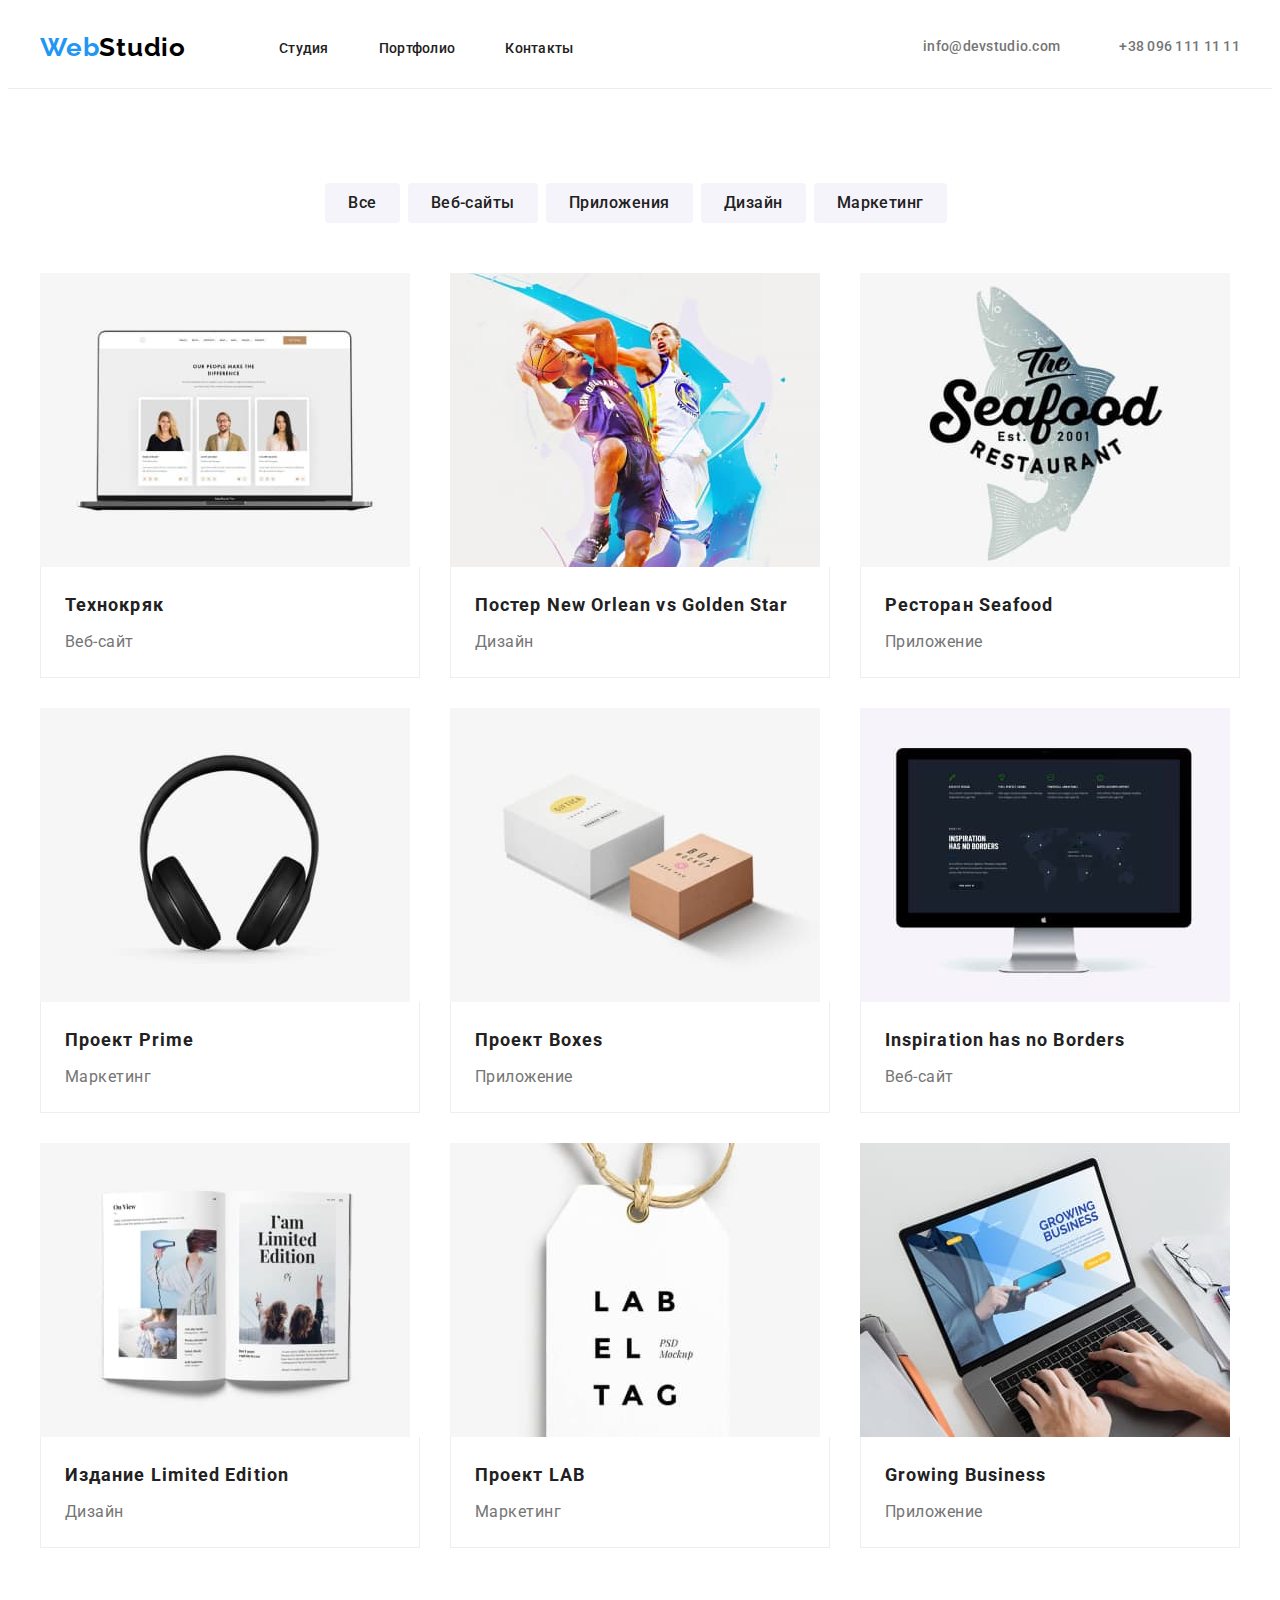
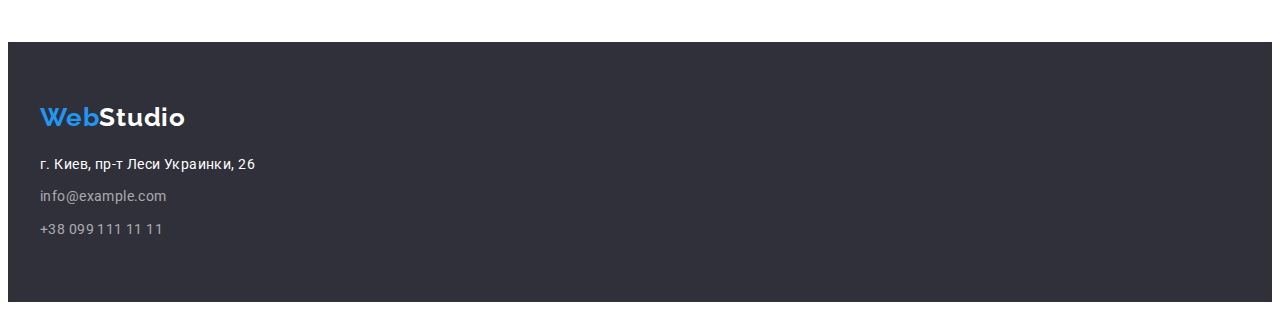
==== portfolio.html @ b3318d97 "step1" ====
<!DOCTYPE html>
<html lang="ru">
<head>
    <meta charset="UTF-8">
    <meta http-equiv="X-UA-Compatible" content="IE=edge">
    <meta name="viewport" content="width=device-width, initial-scale=1.0">
    <title>Document</title>
    <link rel="preconnect" href="https://fonts.googleapis.com">
    <link rel="preconnect" href="https://fonts.gstatic.com" crossorigin>
    <link href="https://fonts.googleapis.com/css2?family=Raleway:wght@700&family=Roboto:wght@400;500;700;900&display=swap" 
    rel="stylesheet">
    <link
      rel="stylesheet"
      href="https://cdnjs.cloudflare.com/ajax/libs/modern-normalize/1.1.0/modern-normalize.min.css"
      integrity="sha512-wpPYUAdjBVSE4KJnH1VR1HeZfpl1ub8YT/NKx4PuQ5NmX2tKuGu6U/JRp5y+Y8XG2tV+wKQpNHVUX03MfMFn9Q=="
      crossorigin="anonymous"
      referrerpolicy="no-referrer"
    />
    <link rel="stylesheet" href="./css/styles.css">
</head>
<body>
    <header class="header">
        <div class="container">
        <nav class="header-navigation">
            <a class="link logo" href="">
                <span class="first-logo">Web</span>Studio
            </a>
            <ul class="list header-list">
                <li class="header-item">
                    <a class="link header-link" href="./index.html">Студия</a></li>
                <li class="header-item">
                    <a class="link header-link" href="./portfolio.html">Портфолио</a></li>
                <li class="header-item">
                    <a class="link header-link" href="">Контакты</a></li>
            </ul>
        <div class="header-connect">
        <a class="link header-mail" href="mailto:info@devstudio.com">info@devstudio.com</a> 
        <a class="link header-tel" href="tel:+380961111111">+38 096 111 11 11</a>
        </div>
    </nav>
    </div>
    </header>
    <main class="gallery">
        <section class="section">
            <div class="container">
            <ul class="list buttom-list">
                <li class="gallery-buttom-item">
                    <button class="gallery-button gallery-btn" type="button">Все</button>
                </li>
                <li class="gallery-buttom-item">
                    <button class="gallery-button gallery-btn" type="button">Веб-сайты</button>
                </li>
                <li class="gallery-buttom-item">
                    <button class="gallery-button gallery-btn" type="button">Приложения</button>
                </li>
                <li class="gallery-buttom-item">
                    <button class="gallery-button gallery-btn" type="button">Дизайн</button>
                </li>
                <li class="gallery-buttom-item">
                    <button class="gallery-button gallery-btn" type="button">Маркетинг</button>
                </li>
            </ul>
            <ul class="gallery-list list">
                <li class="gallery-item">
                    <img
                        src="./images/portfolio1.jpg"
                        alt="робота1"
                        width="370"
                        height="294"
                    />
                    <div class="gallery-title-text">
                    <h2 class="gallery-title">Технокряк</h2>
                    <p class="gallery-text">Веб-сайт</p>
                    </div>
                </li>
                <li class="gallery-item">
                    <img 
                    src="./images/portfolio2.jpg"
                    alt="робота2"
                    width="370"
                    height="294"
                    />
                    <div class="gallery-title-text">
                    <h2 class="gallery-title">Постер <span lang="en">New Orlean vs Golden Star</span></h2>
                    <p class="gallery-text">Дизайн</p>
                    </div>
                </li>
                <li class="gallery-item">
                    <img 
                    src="./images/portfolio3.jpg" 
                    alt="робота3"
                    width="370"
                    height="294"
                    />
                    <div class="gallery-title-text">
                    <h2 class="gallery-title">Ресторан <span lang="en">Seafood</span></h2>
                    <p class="gallery-text">Приложение</p>
                    </div>
                </li>
                <li class="gallery-item">
                    <img 
                    src="./images/portfolio4.jpg" 
                    alt="робота4"
                    width="370"
                    height="294"
                    />
                    <div class="gallery-title-text">
                    <h2 class="gallery-title">Проект <span lang="en">Prime</span></h2>
                    <p class="gallery-text">Маркетинг</p>
                    </div>
                </li>
                <li class="gallery-item">
                    <img 
                    src="./images/portfolio5.jpg" 
                    alt="робота5"
                    width="370"
                    height="294"
                    />
                    <div class="gallery-title-text">
                    <h2 class="gallery-title">Проект <span lang="en">Boxes</span></h2>
                    <p class="gallery-text">Приложение</p>
                    </div>
                </li>
                <li class="gallery-item">
                    <img 
                    src="./images/portfolio6.jpg" 
                    alt="робота6"
                    width="370"
                    height="294"
                    />
                    <div class="gallery-title-text">
                    <h2 class="gallery-title" lang="en">Inspiration has no Borders</h2>
                    <p class="gallery-text">Веб-сайт</p>
                    </div>
                </li>
                <li class="gallery-item">
                    <img 
                    src="./images/portfolio7.jpg" 
                    alt="робота7"
                    width="370"
                    height="294"
                    />
                    <div class="gallery-title-text">
                    <h2 class="gallery-title">Издание <span lang="en">Limited Edition</span></h2>
                    <p class="gallery-text">Дизайн</p>
                    </div>
                </li class="gallery-item">
                <li class="gallery-item">
                    <img 
                    src="./images/portfolio8.jpg" 
                    alt=""робота8
                    width="370"
                    height="294"
                    />
                    <div class="gallery-title-text">
                    <h2 class="gallery-title">Проект <span lang="en">LAB</span></h2>
                    <p class="gallery-text">Маркетинг</p>
                    </div>
                </li>
                <li class="gallery-item">
                    <img 
                    src="./images/portfolio9.jpg" 
                    alt="робота9"
                    width="370"
                    height="294"
                    />
                    <div class="gallery-title-text">
                    <h2 class="gallery-title" lang="en">Growing Business</h2>
                    <p class="gallery-text">Приложение</p>
                    </div>
                </li>
            </ul>
              
        </section>
    </main>
    <footer class="footer">
        <div class="container footer-container">
        <a class="link footer-logo" href="">
            <span class="first-logo">Web</span><span class="">Studio</span>
        </a>
        <address class="contact-address">
            <ul class="contact-list list">
                <li class="contact-item">
                    <a 
                        class="contact-link link"
                        href="https://goo.gl/maps/CBitLUG9dkGeT7Bq6"
                        target="_blank"
                        rel="noopener noreferrer"
                    >   
                        г. Киев, пр-т Леси Украинки, 26
                    </a>
                </li>
                <li class="contact-item">
                    <a 
                    class="contact-online link" href="mailto:info@example.com">info@example.com</a>
                </li>
                <li class="contact-item">
                    <a class="contact-online link" href="tel:+380991111111">+38 099 111 11 11</a>
                </li>
            </ul>
        </address>
        </div>
    </footer>
</body>
</html>
---- css/styles.css ----
:root {
  --main-tittle-color: #ffffff;
  --second-tittle-color: #212121;
  --main-text-color: #757575;
  --second-text-color: #212121;
  --accent-text-color: #2196f3;
  --main-button-color: #ffffff;
  --second-button-color: #212121;
  --header-text-color: #212121;
  --connection-color: #757575;
  --first-logo-color: #2196f3;
  --second-logo-color: #000000;
  --footer-logo-color: #ffffff;
  --address-color: #ffffff;
  --contact-online: rgba(255, 255, 255, 0.6);
  --buttom-accent-color: #2196f3;
}

p,
h1,
h2,
h3,
h4,
h5,
h6 {
  margin: 0;
}

ul {
  margin: 0;
  padding: 0;
}

button {
  cursor: pointer;
}

img {
  display: block;
  max-width: 100%;
}

.container {
  width: 1200px;
  padding-left: 15px;
  padding-right: 15px;
  margin: 0 auto;
}

body {
  font-family: Roboto, sans-serif;
  color: #212121;
}

.list {
  list-style: none;
}

.link {
  text-decoration: none;
}

.button {
  font-family: inherit;
  font-weight: 700;
  font-size: 16px;
  letter-spacing: 0.06em;
  width: 200px;
  height: 50px;
  top: 430px;
  bottom: 200px;
  color: var(--main-button-color);
  background: #2196f3;
  box-shadow: 0px 4px 4px rgba(0, 0, 0, 0.15);
  border-radius: 4px;
}

.section {
  padding-top: 94px;
  padding-bottom: 94px;
}

/*---------------HEADER----------------*/

.header {
  padding-top: 24px;
  padding-bottom: 25px;
  border-bottom: 1px solid #ececec;
}

.header-container {
  display: flex;
  align-items: center;
}

.header-list {
  display: flex;
}

.header-navigation {
  display: flex;
  align-items: center;
}

.header-link {
  font-weight: 500;
  font-size: 14px;
  line-height: 1.14px;
  letter-spacing: 0.02em;
  color: var(--header-text-color);
}

.header-item:not(:last-child) {
  margin-right: 50px;
}

.header-mail {
  font-weight: 500;
  font-size: 14px;
  line-height: 1.14;
  letter-spacing: 0.02em;
  color: var(--connection-color);
  display: flex;
}

.mail {
  fill: currentColor;
  margin-right: 10px;
}

.header-tel {
  font-weight: 500;
  font-size: 14px;
  line-height: 1.14;
  letter-spacing: 0.02em;
  color: var(--connection-color);
  margin-left: 59px;
  display: flex;
}

.tel {
  fill: currentColor;
  margin-right: 10px;
}

.header-connect {
  margin-left: auto;
  display: flex;
}

.header-mail:hover,
.header-mail:focus,
.header-tel:hover,
.header-tel:focus {
  color: var(--accent-text-color);
}

/*Logo*/
.logo {
  font-family: Raleway, sans-serif;
  font-weight: 700;
  font-size: 26px;
  line-height: 1.19;
  letter-spacing: 0.03em;
  color: var(--second-logo-color);
  margin-right: 93px;
}

.first-logo {
  color: var(--first-logo-color);
}

.header-link:hover,
.header-link:focus {
  color: var(--accent-text-color);
}

/*---------------HERO----------------*/

.hero {
  max-width: 1600px;
  max-height: 600px;
  margin-left: auto;
  margin-right: auto;
  background-color: #2f303a;
  background-image: linear-gradient(
      rgba(47, 48, 58, 0.4),
      rgba(47, 48, 58, 0.4)
    ),
    url(../images/background.jpg);
  background-repeat: no-repeat;
  background-size: cover;
  background-position: center;
  padding-top: 200px;
  padding-bottom: 200px;
  text-align: center;
}

.hero-title {
  margin-top: 0;
  margin-bottom: 0;
  margin-right: auto;
  margin-left: auto;
  width: 696px;
  font-weight: 900;
  font-size: 44px;
  line-height: 1.36;
  text-align: center;
  letter-spacing: 0.06em;
  text-transform: uppercase;
  color: var(--main-tittle-color);
}

.hero-button {
  margin-top: 30px;
  align-items: center;
  text-align: center;
}

/*------------features----------------*/

.features {
  align-items: center;
  padding-top: 94px;
  padding-bottom: 0;
}

.features-container {
  display: flex;
}

.features-list {
  display: flex;
  margin-left: 30px;
}

.features-item:not(:last-child) {
  margin-right: 30px;
}

.features-title {
  font-weight: 700;
  font-size: 14px;
  line-height: 16px;
  letter-spacing: 1.14;
  text-transform: uppercase;
  color: var(--second-text-color-);
  margin-bottom: 10px;
}

.features-text {
  font-size: 14px;
  line-height: 1.71;
  letter-spacing: 0.03em;
  color: var(--main-text-color);
}

/*-------------About-----------------*/

.about-title {
  font-weight: 700;
  font-size: 36px;
  line-height: 1.16;
  text-align: center;
  letter-spacing: 0.03em;
  color: var(--second-text-color);
  margin-bottom: 50px;
}

.about-list {
  display: flex;
  margin-top: 50px;
}

.about-item:not(:last-child) {
  margin-right: 30px;
}

/*---------------our team----------------*/

.team {
  background-color: #f5f4fa;
  text-align: center;
  align-items: center;
}

.team-title {
  font-weight: 700;
  font-size: 36px;
  line-height: 1.16;
  text-align: center;
  letter-spacing: 0.03em;
  color: var(--second-tittle-color);
  margin-bottom: 50px;
}

.team-list {
  display: flex;
  flex-wrap: wrap;
  margin: -15px;
}

.team-item {
  flex-basis: calc(100% / 4 - 30px);
  margin: 15px;
  background: #ffffff;
  box-shadow: 0px 1px 3px rgba(0, 0, 0, 0.12), 0px 1px 1px rgba(0, 0, 0, 0.14),
    0px 2px 1px rgba(0, 0, 0, 0.2);
  border-radius: 0px 0px 4px 4px;
  filter: drop-shadow(0px 4px 4px rgba(0, 0, 0, 0.25));
}

.team-second-title {
  font-weight: 500;
  font-size: 16px;
  line-height: 1.18;
  text-align: center;
  letter-spacing: 0.03em;
  color: var(--second-tittle-color) #212121;
}

.team-text {
  font-size: 16px;
  line-height: 1.18;
  text-align: center;
  letter-spacing: 0.03em;
  color: var(--main-text-color);
  margin-top: 10px;
}

.team-item-bottom {
  padding-top: 30px;
  padding-bottom: 30px;
}

/*------------FOOTER----------------*/

.footer {
  background-color: #2f303a;
  padding-top: 60px;
  padding-bottom: 60px;
}

.footer-logo {
  font-family: Raleway, sans-serif;
  font-weight: 700;
  font-size: 26px;
  line-height: 1.19;
  letter-spacing: 0.03em;
  color: var(--footer-logo-color);
  margin-bottom: 20px;
  display: block;
}

.contact-item:not(:last-child) {
  margin-bottom: 9px;
}

.contact-link {
  font-style: normal;
  font-size: 14px;
  line-height: 1.71;
  letter-spacing: 0.03em;
  color: var(--address-color);
}

.contact-online {
  font-style: normal;
  font-size: 14px;
  line-height: 1.71;
  letter-spacing: 0.03em;
  color: var(--contact-online);
}

.contact-link:hover,
.contact-link:focus,
.contact-online:hover,
.contact-online:focus {
  color: var(--accent-text-color);
}

/*------------Gallery--------------*/

.gallery-container {
  display: flex;
  align-items: center;
  text-align: center;
}

.buttom-list {
  display: flex;
  margin-bottom: 50px;
  justify-content: center;
}

.gallery-button {
  font-weight: 500;
  font-size: 16px;
  line-height: 1.62;
  letter-spacing: 0.03em;
  min-width: 73px;
  color: var(--second-button-color);
  border: 1px solid transparent;
  font-family: inherit;
  text-align: center;
  background: #f5f4fa;
  border-radius: 4px;
  margin-right: 8px;
  padding-top: 6px;
  padding-right: 22px;
  padding-bottom: 6px;
  padding-left: 22px;
}

.gallery-btn:hover,
.gallery-btn:focus {
  color: var(--main-button-color);
}

.gallery-btn:hover,
.gallery-btn:focus {
  background-color: var(--buttom-accent-color);
}

.gallery-list {
  display: flex;
  flex-wrap: wrap;
  margin: -15px;
}

.gallery-item {
  flex-basis: calc(100% / 3 - 30px);
  margin: 15px;
}

.gallery-title {
  font-weight: 700;
  font-size: 18px;
  line-height: 2;
  letter-spacing: 0.06em;
  color: var(--second-tittle-color);
  margin-bottom: 4px;
}

.gallery-text {
  font-size: 16px;
  line-height: 1.87;
  letter-spacing: 0.03em;
  color: var(--main-text-color);
}

.gallery-title-text {
  border: 1px solid #eeeeee;
  border-top: none;
  box-sizing: border-box;
  padding-top: 20px;
  padding-right: 24px;
  padding-bottom: 20px;
  padding-left: 24px;
}
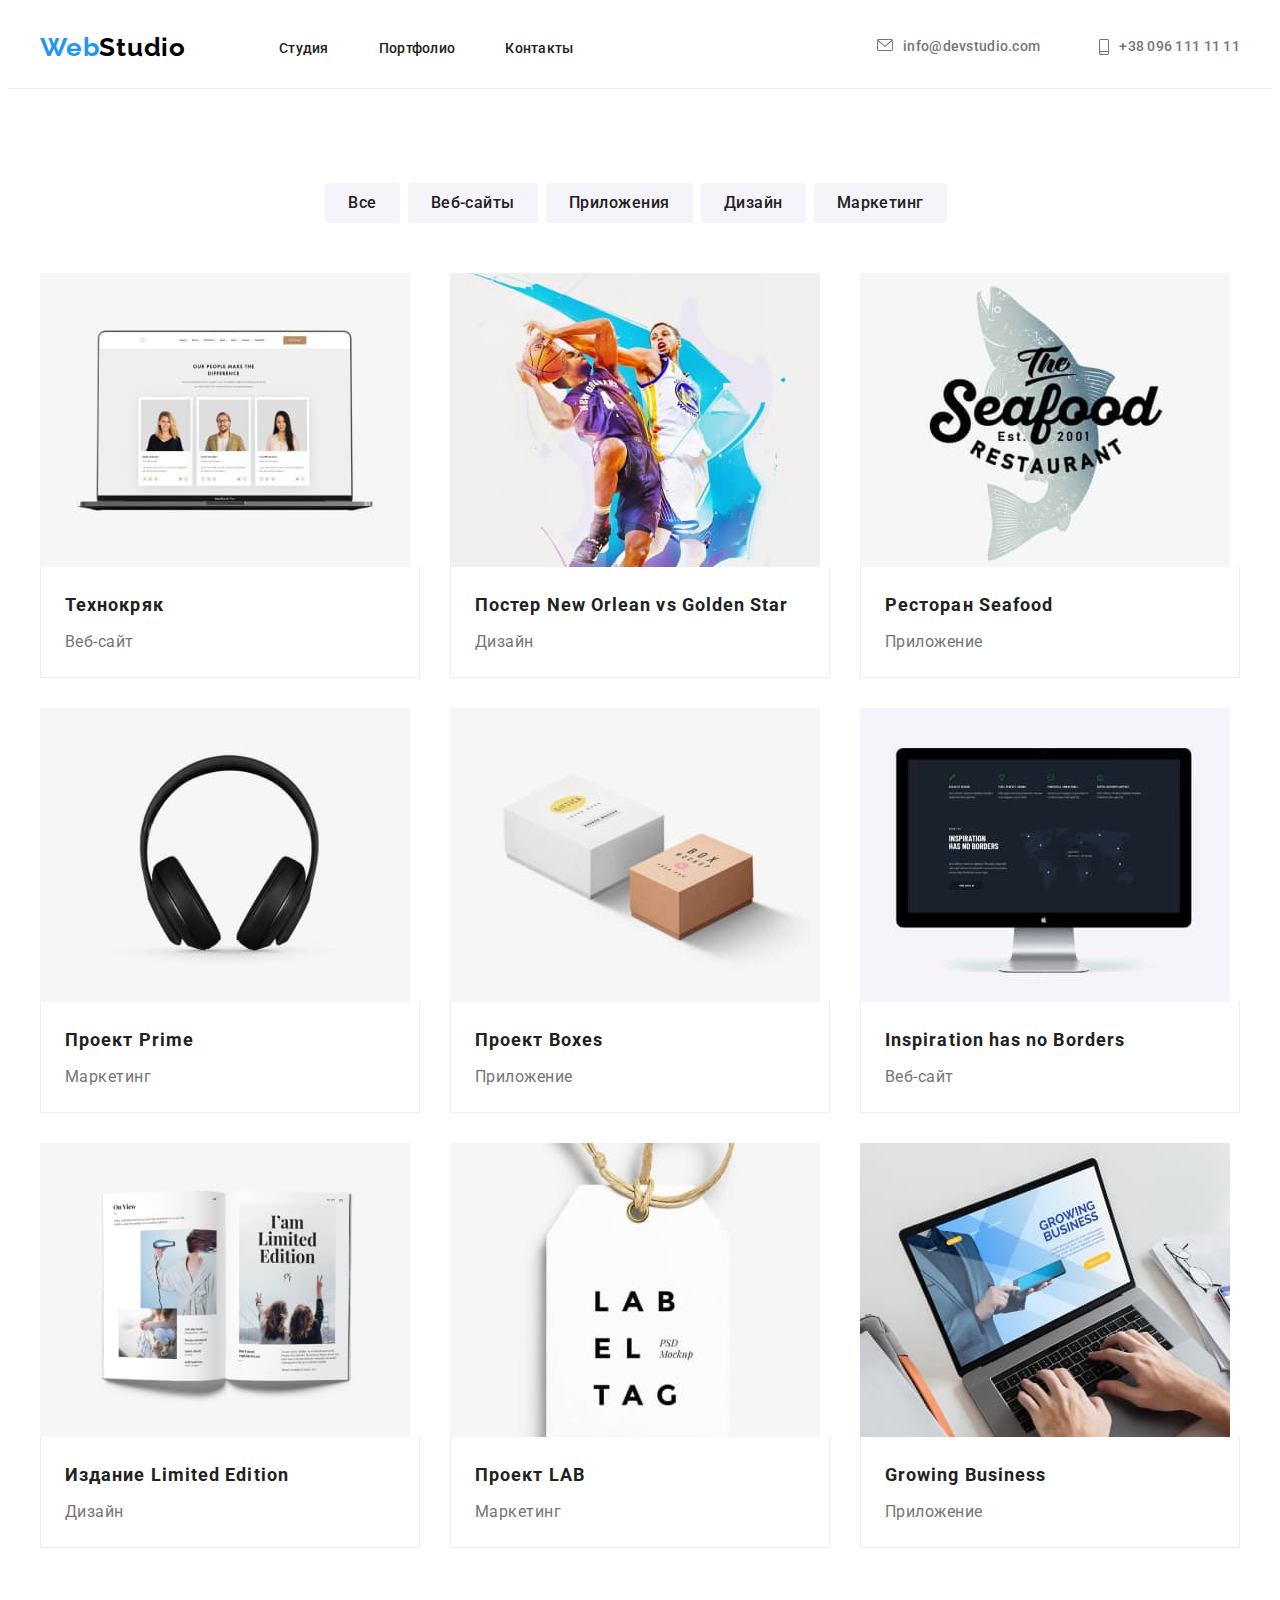
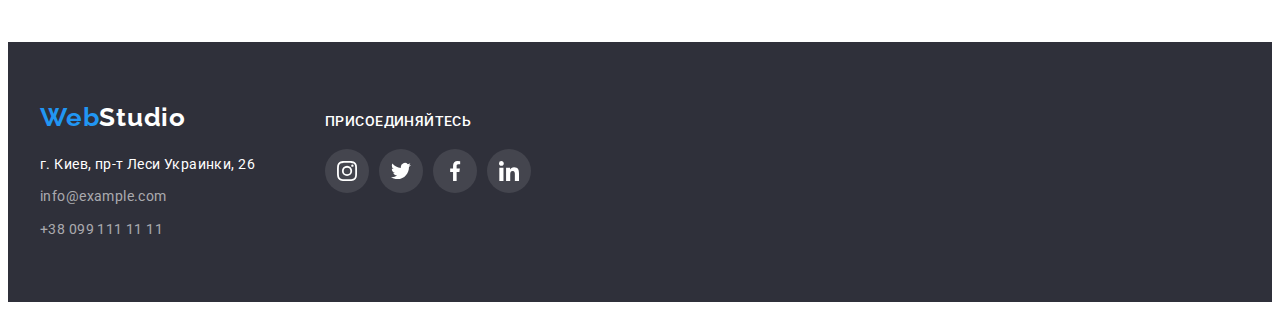
==== commit 6cc8ca4b: "step4" ====
--- a/portfolio.html
+++ b/portfolio.html
@@ -10,11 +10,11 @@
     <link href="https://fonts.googleapis.com/css2?family=Raleway:wght@700&family=Roboto:wght@400;500;700;900&display=swap" 
     rel="stylesheet">
     <link
-      rel="stylesheet"
-      href="https://cdnjs.cloudflare.com/ajax/libs/modern-normalize/1.1.0/modern-normalize.min.css"
-      integrity="sha512-wpPYUAdjBVSE4KJnH1VR1HeZfpl1ub8YT/NKx4PuQ5NmX2tKuGu6U/JRp5y+Y8XG2tV+wKQpNHVUX03MfMFn9Q=="
-      crossorigin="anonymous"
-      referrerpolicy="no-referrer"
+        rel="stylesheet"
+        href="https://cdnjs.cloudflare.com/ajax/libs/modern-normalize/1.1.0/modern-normalize.min.css"
+        integrity="sha512-wpPYUAdjBVSE4KJnH1VR1HeZfpl1ub8YT/NKx4PuQ5NmX2tKuGu6U/JRp5y+Y8XG2tV+wKQpNHVUX03MfMFn9Q=="
+        crossorigin="anonymous"
+        referrerpolicy="no-referrer"
     />
     <link rel="stylesheet" href="./css/styles.css">
 </head>
@@ -34,8 +34,14 @@
                     <a class="link header-link" href="">Контакты</a></li>
             </ul>
         <div class="header-connect">
-        <a class="link header-mail" href="mailto:info@devstudio.com">info@devstudio.com</a> 
-        <a class="link header-tel" href="tel:+380961111111">+38 096 111 11 11</a>
+        <a class="link header-mail" href="mailto:info@devstudio.com">  
+            <svg class="mail" width="16" height="12">
+                <use href="../images/symbol-defs.svg#icon-envelope"></use>
+            </svg>info@devstudio.com</a> 
+        <a class="link header-tel" href="tel:+380961111111">  
+            <svg class="tel" width="10" height="16">
+                <use href="../images/symbol-defs.svg#icon-smartphone"></use>
+            </svg> +38 096 111 11 11</a>
         </div>
     </nav>
     </div>
@@ -170,11 +176,11 @@
                     </div>
                 </li>
             </ul>
-              
         </section>
     </main>
     <footer class="footer">
         <div class="container footer-container">
+            <div class="footer-contact">
         <a class="link footer-logo" href="">
             <span class="first-logo">Web</span><span class="">Studio</span>
         </a>
@@ -200,6 +206,40 @@
             </ul>
         </address>
         </div>
+        <div class="footer-social">
+            <p class="footer-text">присоединяйтесь</p>
+        <ul class="list footer-social-list">
+            <li class="footer-social-item">
+            <a href="" class="footer-social-link">
+            <svg widht="20" height="20">
+                <use href="../images/symbol-defs.svg#icon-instagram"></use>
+            </svg>
+            </a>
+        </li>
+        <li class="footer-social-item">
+            <a href="" class="footer-social-link">
+            <svg widht="20" height="20">
+                <use href="../images/symbol-defs.svg#icon-twitter"></use>
+            </svg>
+            </a>
+        </li>
+        <li class="footer-social-item">
+            <a href="" class="footer-social-link">
+            <svg widht="20" height="20">
+                <use href="../images/symbol-defs.svg#icon-facebook"></use>
+            </svg>
+            </a>
+        </li>
+        <li class="footer-social-item">
+            <a href="" class="footer-social-link">
+            <svg widht="20" height="20">
+                <use href="../images/symbol-defs.svg#icon-linkedin"></use>
+            </svg>
+            </a>
+        </li>
+        </ul>
+        </div>
+        </div>
     </footer>
 </body>
 </html>--- a/css/styles.css
+++ b/css/styles.css
@@ -14,6 +14,8 @@
   --address-color: #ffffff;
   --contact-online: rgba(255, 255, 255, 0.6);
   --buttom-accent-color: #2196f3;
+  --social-main-color: #afb1b8;
+  --social-accent-color: #2196f3;
 }
 
 p,
@@ -255,6 +257,17 @@
   color: var(--main-text-color);
 }
 
+.features-svg {
+  display: flex;
+  background: #f5f4fa;
+  border-radius: 4px;
+  align-items: center;
+  justify-content: center;
+  margin-bottom: 30px;
+  width: 270px;
+  height: 120px;
+}
+
 /*-------------About-----------------*/
 
 .about-title {
@@ -330,7 +343,89 @@
 
 .team-item-bottom {
   padding-top: 30px;
-  padding-bottom: 30px;
+}
+
+.team-social-list {
+  display: flex;
+  justify-content: center;
+  margin-top: 16px;
+  margin-bottom: 30px;
+}
+
+.team-social-item {
+  width: 44px;
+  height: 44px;
+}
+
+.team-social-item:not(:last-child) {
+  margin-right: 10px;
+}
+
+.team-social-link {
+  display: flex;
+  width: 100%;
+  height: 100%;
+  border-radius: 50%;
+  align-items: center;
+  justify-content: center;
+  fill: var(--social-main-color);
+}
+
+.team-social-link:hover,
+.team-socail-link:focus {
+  background-color: var(--social-accent-color);
+  fill: #fff;
+}
+
+/* ----------------Client------------- */
+
+.client-title {
+  font-weight: 700;
+  font-size: 36px;
+  line-height: 1.16;
+  text-align: center;
+  letter-spacing: 0.03em;
+  color: var(--second-tittle-color);
+  margin-bottom: 50px;
+}
+
+.client-logo {
+  fill: currentColor;
+}
+
+.client-list {
+  display: flex;
+  justify-content: center;
+}
+
+.client-item {
+  display: block;
+  justify-content: center;
+  align-items: center;
+  width: 170px;
+  height: 92px;
+}
+
+.client-item:not(:last-child) {
+  margin-right: 30px;
+}
+
+.client-link {
+  display: flex;
+  width: 100%;
+  height: 100%;
+  color: var(--social-main-color);
+  border: 1px solid rgba(175, 177, 184, 1);
+  border-radius: 4px;
+  align-items: center;
+  justify-content: center;
+  /* fill: var(--social-main-color); */
+}
+
+.client-link:hover,
+.client-link:focus {
+  border-color: var(--social-accent-color);
+  color: var(--social-accent-color);
 }
 
 /*------------FOOTER----------------*/
@@ -341,6 +436,16 @@
   padding-bottom: 60px;
 }
 
+.footer-container {
+  display: flex;
+  align-items: baseline;
+}
+
+.footer-social {
+  display: block;
+  margin-left: 70px;
+}
+
 .footer-logo {
   font-family: Raleway, sans-serif;
   font-weight: 700;
@@ -349,6 +454,10 @@
   letter-spacing: 0.03em;
   color: var(--footer-logo-color);
   margin-bottom: 20px;
+  display: block;
+}
+
+.contact-list {
   display: block;
 }
 
@@ -377,6 +486,46 @@
 .contact-online:hover,
 .contact-online:focus {
   color: var(--accent-text-color);
+}
+
+.footer-text {
+  font-weight: 500;
+  font-size: 14px;
+  line-height: 16px;
+  letter-spacing: 0.03em;
+  text-transform: uppercase;
+  color: var(--address-color);
+  margin-bottom: 20px;
+}
+
+.footer-social-list {
+  display: flex;
+}
+
+.footer-social-item {
+  width: 44px;
+  height: 44px;
+}
+
+.footer-social-item:not(:last-child) {
+  margin-right: 10px;
+}
+
+.footer-social-link {
+  display: flex;
+  width: 100%;
+  height: 100%;
+  border-radius: 50%;
+  align-items: center;
+  justify-content: center;
+  background-color: rgba(255, 255, 255, 0.1);
+  fill: var(--address-color);
+}
+
+.footer-social-link:hover,
+.footer-socail-link:focus {
+  background-color: var(--social-accent-color);
+  fill: #fff;
 }
 
 /*------------Gallery--------------*/
@@ -420,6 +569,8 @@
 .gallery-btn:hover,
 .gallery-btn:focus {
   background-color: var(--buttom-accent-color);
+  box-shadow: 0px 3px 1px rgba(0, 0, 0, 0.1), 0px 1px 2px rgba(0, 0, 0, 0.08),
+    0px 2px 2px rgba(0, 0, 0, 0.12);
 }
 
 .gallery-list {
@@ -431,6 +582,14 @@
 .gallery-item {
   flex-basis: calc(100% / 3 - 30px);
   margin: 15px;
+}
+
+.gallery-item:hover,
+.gallery-item:focus {
+  background: #ffffff;
+  box-sizing: border-box;
+  box-shadow: 0px 1px 1px rgba(0, 0, 0, 0.12), 0px 4px 4px rgba(0, 0, 0, 0.06),
+    1px 4px 6px rgba(0, 0, 0, 0.16);
 }
 
 .gallery-title {
